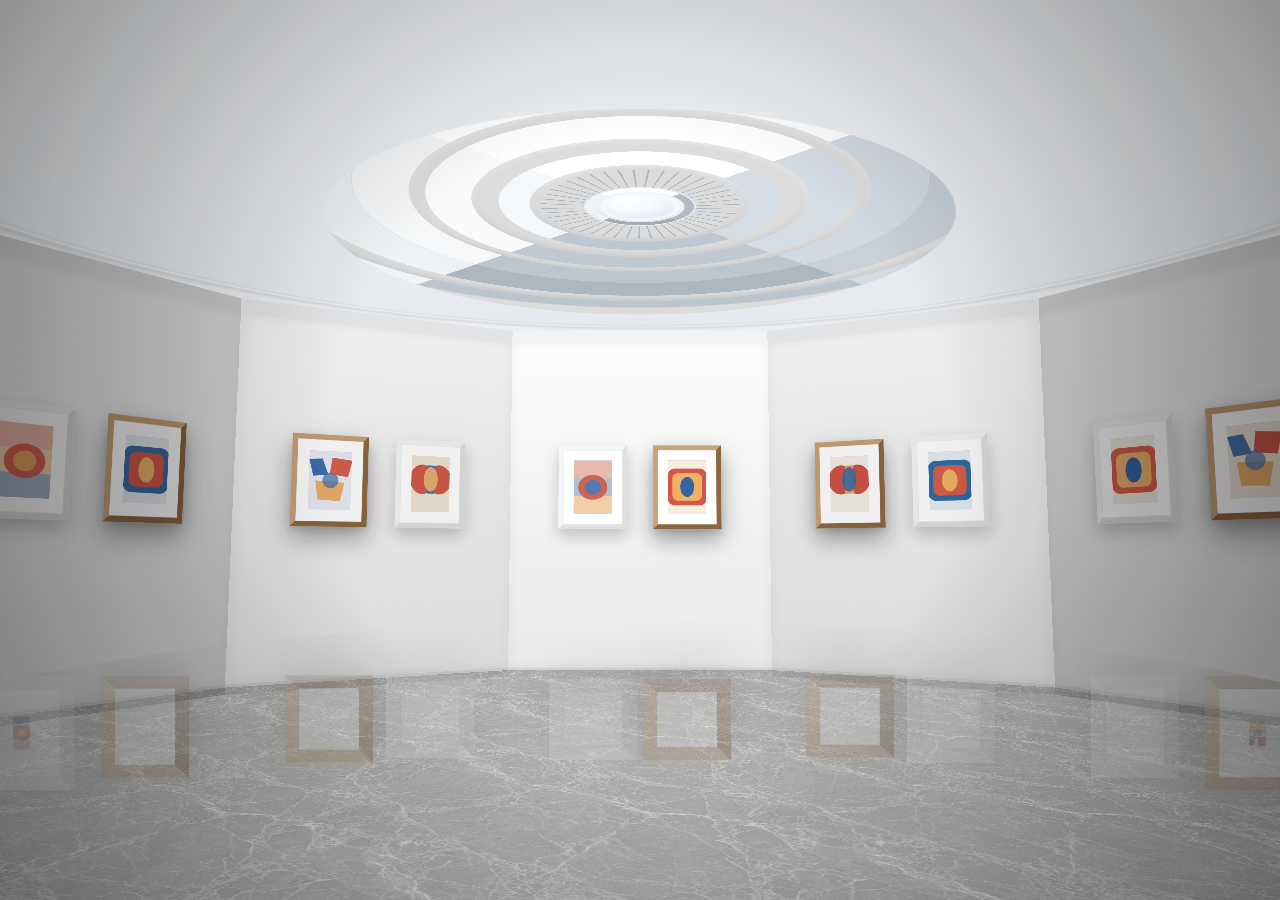
==== index.html @ 00a7856d "Initial Sticker Museum site" ====
<!DOCTYPE html>
<html lang="ko">

<head>
  <meta charset="UTF-8">
  <meta name="viewport" content="width=device-width, initial-scale=1.0">
  <meta http-equiv="Cache-Control" content="no-cache, no-store, must-revalidate">
  <meta http-equiv="Pragma" content="no-cache">
  <meta http-equiv="Expires" content="0">
  <title>3D Sticker Museum - Round Room</title>
  <link rel="preload" href="./marble_tile.png?v=20260308-0526" as="image">
  <link rel="stylesheet" href="./styles.css?v=20260308-0526">
</head>

<body class="app-loading">
  <div class="scene">
    <div class="room" id="room">
      <!-- Normal Gallery Walls -->
      <div class="room-walls" id="roomWalls">
        <!-- Recessed ceiling oculus -->
        <div class="ceiling"></div>
        <div class="ceiling-oculus">
          <span class="oculus-rim"></span>
          <span class="oculus-well oculus-well-1"></span>
          <span class="oculus-well oculus-well-2"></span>
          <span class="oculus-well oculus-well-3"></span>
          <span class="oculus-well oculus-well-4"></span>
          <span class="skylight-ribs"></span>
          <span class="skylight-ring"></span>
          <span class="skylight-glass"></span>
        </div>
        <div class="ceiling-cornice"></div>

        <!-- 7 walls -->
        <div class="wall wall-pane w--3" id="wall_minus3"></div>
        <div class="wall wall-pane w--2" id="wall_minus2"></div>
        <div class="wall wall-pane w--1" id="wall_minus1"></div>
        <div class="wall wall-pane w-0" id="wall_0"></div>
        <div class="wall wall-pane w-1" id="wall_1"></div>
        <div class="wall wall-pane w-2" id="wall_2"></div>
        <div class="wall wall-pane w-3" id="wall_3"></div>
      </div>
      <!-- Marble Floor -->
      <div class="floor"></div>
    </div>
    <div class="reflection-viewport" aria-hidden="true">
      <div class="room room-reflection-shell" id="roomReflectionShell">
        <div class="room-walls reflection" id="roomReflection">
          <div class="wall wall-pane w--3" id="wall_minus3_ref"></div>
          <div class="wall wall-pane w--2" id="wall_minus2_ref"></div>
          <div class="wall wall-pane w--1" id="wall_minus1_ref"></div>
          <div class="wall wall-pane w-0" id="wall_0_ref"></div>
          <div class="wall wall-pane w-1" id="wall_1_ref"></div>
          <div class="wall wall-pane w-2" id="wall_2_ref"></div>
          <div class="wall wall-pane w-3" id="wall_3_ref"></div>
        </div>
      </div>
    </div>
    <div class="floor-reflections" id="floorReflections" aria-hidden="true"></div>
  </div>

  <!-- Vignette -->
  <div class="vignette"></div>

  <script src="./script.js?v=20260308-0526"></script>
</body>

</html>
---- styles.css ----
:root {
  --radius: 1400px;
  --panel-width: 760px;
  --h: 1000px;
  --oculus-center-y: 64%;
  --floor-horizon: 79%;
  --reflection-cut: 56vh;
}

* {
  box-sizing: border-box;
}

body {
  margin: 0;
  overflow: hidden;
  background: #dcdcdc;
  font-family: -apple-system, BlinkMacSystemFont, "Segoe UI", Roboto, Helvetica, Arial, sans-serif;
  user-select: none;
}

body.app-loading .scene,
body.app-loading .vignette {
  opacity: 0;
}

.scene {
  perspective: 1000px;
  width: 100vw;
  height: 100vh;
  display: flex;
  justify-content: center;
  align-items: center;
  perspective-origin: 50% 50%;
  overflow: hidden;
  background: #dcdcdc;
  transition: opacity 0.18s ease;
}

.room {
  width: 100%;
  height: 100%;
  position: absolute;
  top: 0;
  left: 0;
  transform-style: preserve-3d;
  will-change: transform;
}

.reflection-viewport {
  display: none;
}

.room-walls {
  width: 100vw;
  height: 100vh;
  position: absolute;
  top: 0;
  left: 0;
  transform-style: preserve-3d;
}

.room-walls.reflection {
  display: none;
  pointer-events: none;
}

.room-walls.reflection .wall-pane,
.room-walls.reflection .frame-container,
.room-walls.reflection .frame-container img {
  backface-visibility: visible;
  -webkit-backface-visibility: visible;
}

.wall-pane {
  position: absolute;
  top: 50%;
  left: 50%;
  width: var(--panel-width);
  height: var(--h);
  margin-top: calc(var(--h) / -2);
  margin-left: calc(var(--panel-width) / -2);

  background-color: #ededed;
  background-image: linear-gradient(to bottom, #fdfdfd 0%, #e8e9ea 100%);
  border-bottom: 25px solid #d3d4d5;
  border-top: 40px solid #f2f3f4;
  box-shadow:
    inset 15px 0 30px rgba(0, 0, 0, 0.03),
    inset -15px 0 30px rgba(0, 0, 0, 0.03);
  backface-visibility: hidden;
  -webkit-backface-visibility: hidden;
  filter: brightness(var(--lumi));
}

.w--3 {
  transform: rotateY(-90deg) translateZ(calc(var(--radius) * -1));
  --lumi: 0.70;
}

.w--2 {
  transform: rotateY(-60deg) translateZ(calc(var(--radius) * -1));
  --lumi: 0.82;
}

.w--1 {
  transform: rotateY(-30deg) translateZ(calc(var(--radius) * -1));
  --lumi: 0.94;
}

.w-0 {
  transform: rotateY(0deg) translateZ(calc(var(--radius) * -1));
  --lumi: 1.0;
}

.w-1 {
  transform: rotateY(30deg) translateZ(calc(var(--radius) * -1));
  --lumi: 0.94;
}

.w-2 {
  transform: rotateY(60deg) translateZ(calc(var(--radius) * -1));
  --lumi: 0.82;
}

.w-3 {
  transform: rotateY(90deg) translateZ(calc(var(--radius) * -1));
  --lumi: 0.70;
}


/* ========================================= */
/* CEILING OCULUS                            */
/* ========================================= */
.ceiling {
  position: absolute;
  top: 50%;
  left: 50%;
  width: 4200px;
  height: 4200px;
  margin-left: -2100px;
  margin-top: -2100px;
  transform: translateY(calc(var(--h) / -2 - 8px)) rotateX(-90deg);
  transform-style: preserve-3d;
  backface-visibility: visible;
  -webkit-backface-visibility: visible;
  pointer-events: none;
  background: linear-gradient(to bottom, #f7f8fa 0%, #edf0f3 54%, #e0e4e8 100%);
  -webkit-mask: radial-gradient(circle at 50% var(--oculus-center-y), transparent 0 642px, #000 646px);
  mask: radial-gradient(circle at 50% var(--oculus-center-y), transparent 0 642px, #000 646px);
  box-shadow:
    inset 0 120px 170px rgba(255, 255, 255, 0.22),
    inset 0 -90px 150px rgba(86, 95, 106, 0.08);
}

.ceiling::before {
  display: none;
}

.ceiling-oculus {
  position: absolute;
  top: 50%;
  left: 50%;
  width: 2700px;
  height: 2700px;
  margin-left: -1350px;
  margin-top: -1350px;
  transform: translateY(calc(var(--h) / -2 - 10px)) rotateX(-90deg);
  transform-style: preserve-3d;
  pointer-events: none;
}

.ceiling-oculus > span {
  position: absolute;
  left: 50%;
  top: var(--oculus-center-y);
  border-radius: 50%;
  transform: translate(-50%, -50%);
  transform-style: preserve-3d;
  backface-visibility: hidden;
  -webkit-backface-visibility: hidden;
}

.oculus-rim {
  width: 1560px;
  height: 1560px;
  transform: translate(-50%, -50%) translateZ(-34px);
  border: 66px solid #f7f9fb;
  border-top-color: #ffffff;
  border-left-color: #f0f4f7;
  border-right-color: #d3dbe3;
  border-bottom-color: #bbc5ce;
  box-shadow:
    0 0 0 7px rgba(198, 205, 212, 0.86),
    inset 0 14px 22px rgba(255, 255, 255, 0.5),
    inset 0 -28px 30px rgba(113, 124, 135, 0.18);
}

.oculus-well-1 {
  width: 1320px;
  height: 1320px;
  transform: translate(-50%, -50%) translateZ(-156px);
  border: 124px solid #dde4ea;
  border-top-color: #fbfcfd;
  border-left-color: #edf2f5;
  border-right-color: #c8d0d8;
  border-bottom-color: #adb7c0;
  box-shadow:
    inset 0 14px 16px rgba(255, 255, 255, 0.34),
    inset 0 -18px 20px rgba(97, 108, 119, 0.14);
}

.oculus-well-2 {
  width: 1070px;
  height: 1070px;
  transform: translate(-50%, -50%) translateZ(-308px);
  border: 100px solid #edf2f5;
  border-top-color: #ffffff;
  border-left-color: #f5f7f9;
  border-right-color: #d1dae2;
  border-bottom-color: #bcc6cf;
  box-shadow:
    inset 0 12px 15px rgba(255, 255, 255, 0.3),
    inset 0 -18px 22px rgba(96, 107, 118, 0.12);
}

.oculus-well-3 {
  width: 810px;
  height: 810px;
  transform: translate(-50%, -50%) translateZ(-484px);
  border: 84px solid #f2f5f7;
  border-top-color: #ffffff;
  border-left-color: #f8fafb;
  border-right-color: #d5dde4;
  border-bottom-color: #c0c9d1;
  box-shadow:
    inset 0 10px 14px rgba(255, 255, 255, 0.32),
    inset 0 -22px 26px rgba(120, 131, 141, 0.14);
}

.oculus-well-4 {
  width: 540px;
  height: 540px;
  transform: translate(-50%, -50%) translateZ(-676px);
  border: 58px solid #f6f8fa;
  border-top-color: #ffffff;
  border-left-color: #f5f8fa;
  border-right-color: #d4dde5;
  border-bottom-color: #bec8d0;
  box-shadow:
    inset 0 8px 12px rgba(255, 255, 255, 0.26),
    inset 0 -18px 22px rgba(118, 128, 139, 0.14);
}

.skylight-ribs {
  width: 408px;
  height: 408px;
  transform: translate(-50%, -50%) translateZ(-768px);
  background: repeating-conic-gradient(from -4deg, #aeb7bf 0 1.2deg, transparent 1.2deg 8deg);
  -webkit-mask: radial-gradient(circle, transparent 0 88px, #000 90px 190px, transparent 192px);
  mask: radial-gradient(circle, transparent 0 88px, #000 90px 190px, transparent 192px);
  opacity: 0.98;
}

.skylight-ring {
  width: 208px;
  height: 208px;
  transform: translate(-50%, -50%) translateZ(-812px);
  border: 18px solid #c2cad1;
  border-top-color: #ffffff;
  border-left-color: #eef3f6;
  border-right-color: #b3bcc4;
  border-bottom-color: #a2acb4;
  background: radial-gradient(circle at 50% 48%, rgba(255, 255, 255, 0.92) 0%, rgba(239, 244, 248, 0.88) 100%);
  box-shadow:
    inset 0 -10px 16px rgba(116, 124, 134, 0.12),
    0 0 0 4px rgba(238, 243, 246, 0.8);
}

.skylight-glass {
  width: 152px;
  height: 152px;
  transform: translate(-50%, -50%) translateZ(-838px);
  background: radial-gradient(circle at 34% 28%, #ffffff 0%, #f6fbff 30%, #e0e8ef 100%);
  border: 8px solid rgba(247, 250, 252, 0.94);
  box-shadow:
    inset 0 0 18px rgba(255, 255, 255, 0.76),
    inset 0 -10px 18px rgba(174, 184, 194, 0.16);
}

/* Cornice ring — smoothly connects walls to ceiling */
.ceiling-cornice {
  position: absolute;
  top: 50%;
  left: 50%;
  width: 4000px;
  height: 4000px;
  margin-left: -2000px;
  margin-top: -2000px;
  transform: translateY(calc(var(--h) / -2 - 2px)) rotateX(-90deg);
  border-radius: 50%;
  pointer-events: none;
  background: radial-gradient(circle at center,
      transparent 0%,
      transparent 1330px,
      rgba(0, 0, 0, 0.04) 1344px,
      rgba(255, 255, 255, 0.32) 1358px,
      #d9dbde 1374px,
      #eceef0 1410px,
      #eceef0 100%);
  backface-visibility: visible;
  -webkit-backface-visibility: visible;
  box-shadow:
    inset 0 0 0 1px rgba(255, 255, 255, 0.12),
    inset 0 -12px 18px rgba(0, 0, 0, 0.06);
}


/* ========================================= */
/* MARBLE FLOOR                              */
/* ========================================= */
.floor {
  position: absolute;
  top: 50%;
  left: 50%;
  width: 4000px;
  height: 4000px;
  margin-left: -2000px;
  margin-top: -2000px;
  border-radius: 50%;

  transform: translateY(calc(var(--h) / 2 - 18px)) rotateX(-90deg);
  z-index: 1;
  overflow: hidden;
  background:
    linear-gradient(to bottom,
      rgba(108, 114, 122, 0.12) 0%,
      rgba(148, 154, 162, 0.06) 10%,
      rgba(196, 200, 204, 0.02) 24%,
      rgba(222, 225, 228, 0.01) 100%),
    radial-gradient(circle at 50% 120%,
      rgba(255, 255, 255, 0.03) 0%,
      rgba(255, 255, 255, 0.01) 42%,
      rgba(0, 0, 0, 0.04) 100%);
  box-shadow:
    inset 0 20px 28px rgba(255, 255, 255, 0.03),
    inset 0 -36px 60px rgba(0, 0, 0, 0.04);
}

.floor::before {
  content: "";
  position: absolute;
  inset: 0;
  border-radius: 50%;
  background-image: url('./marble_tile.png?v=20260308-0526');
  background-size: 540px 540px;
  background-repeat: repeat;
  opacity: 0.32;
  mix-blend-mode: multiply;
  pointer-events: none;
}

.floor-reflections {
  position: fixed;
  inset: 0;
  pointer-events: none;
  z-index: 4;
  clip-path: ellipse(80% 31% at 50% 100%);
  -webkit-mask-image: linear-gradient(to bottom,
      transparent 0%,
      transparent 54%,
      rgba(0, 0, 0, 0.08) 63%,
      rgba(0, 0, 0, 0.86) 100%);
  mask-image: linear-gradient(to bottom,
      transparent 0%,
      transparent 54%,
      rgba(0, 0, 0, 0.08) 63%,
      rgba(0, 0, 0, 0.86) 100%);
}

.reflection-clone {
  position: fixed;
  margin: 0;
  transform-origin: center bottom !important;
  pointer-events: none;
  transition: none;
  backface-visibility: visible;
  -webkit-backface-visibility: visible;
  filter: blur(0.32px);
}

.reflection-clone:hover {
  transform: none;
}

.floor::after {
  content: "";
  position: absolute;
  inset: 0;
  border-radius: 50%;
  background:
    linear-gradient(to bottom,
      rgba(255, 255, 255, 0.07) 0%,
      rgba(255, 255, 255, 0.02) 12%,
      transparent 24%),
    radial-gradient(ellipse at center,
      rgba(255, 255, 255, 0.03) 0%,
      transparent 62%);
  pointer-events: none;
}


/* ========================================= */
/* FRAMES & ARTWORK                          */
/* ========================================= */
.frame-container {
  position: absolute;
  transform: translate(-50%, -50%);
  background: #fff;
  padding: 30px;
  box-shadow:
    0 30px 60px rgba(0, 0, 0, 0.35),
    0 10px 20px rgba(0, 0, 0, 0.1),
    inset 0 0 0 1px rgba(0, 0, 0, 0.05);
  border: 14px solid #b38b5f;
  border-left-color: #c9a377;
  border-top-color: #c9a377;
  border-bottom-color: #8c6840;
  border-right-color: #8c6840;
  transition: transform 0.3s ease;
  backface-visibility: hidden;
  -webkit-backface-visibility: hidden;
}

.frame-container:hover {
  transform: translate(-50%, -50%) scale(1.03);
}

.frame-container img {
  width: 100%;
  height: 100%;
  display: block;
  object-fit: cover;
  box-shadow: inset 0 0 20px rgba(0, 0, 0, 0.15);
}

.vignette {
  position: fixed;
  inset: 0;
  pointer-events: none;
  background: radial-gradient(circle at 50% 50%, transparent 40%, rgba(0, 0, 0, 0.6) 130%);
  z-index: 100;
}
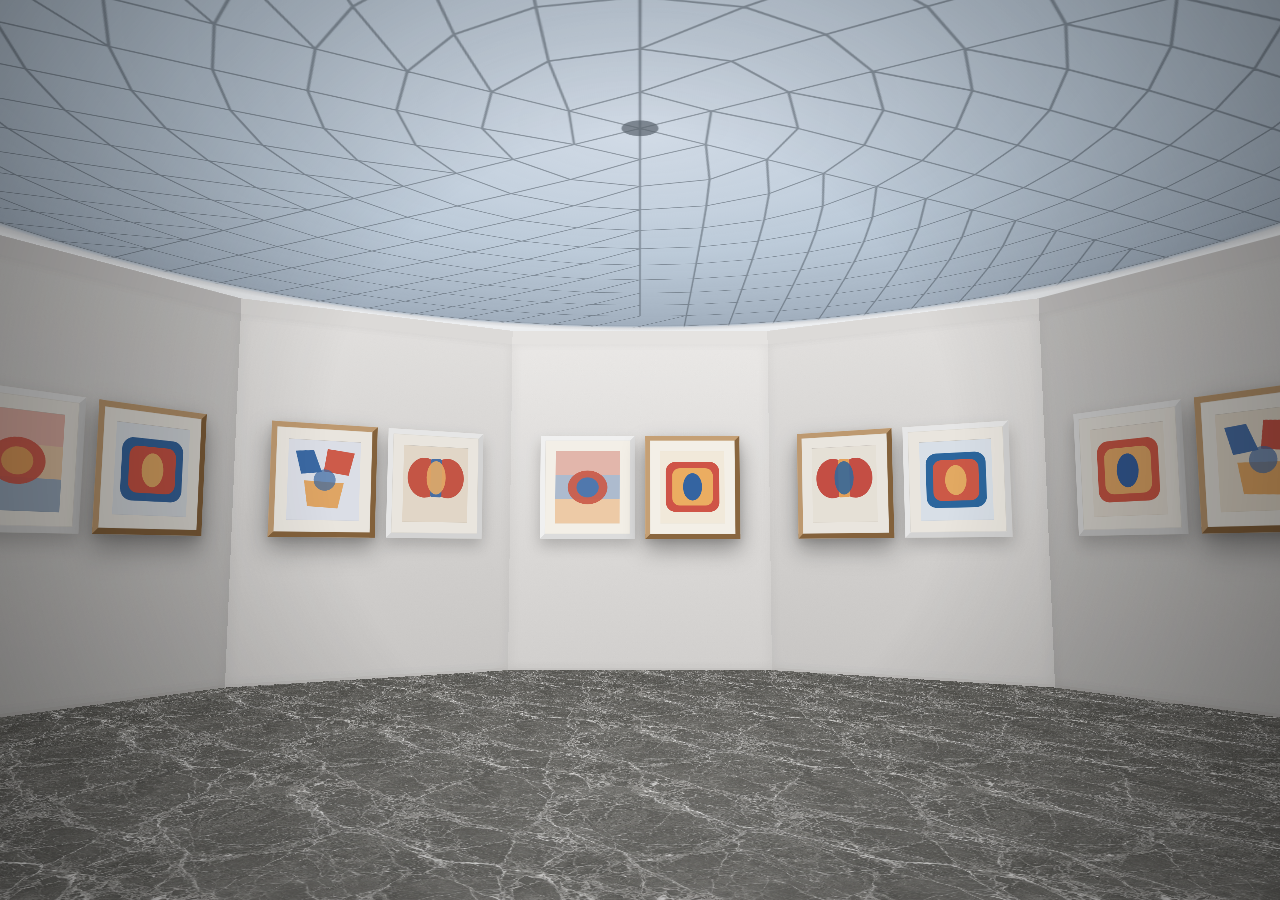
==== commit 1353a6b0: "Overhaul museum: geodesic ceiling, marble floor, wall texture - Remove broken reflection system enti" ====
--- a/index.html
+++ b/index.html
@@ -8,27 +8,16 @@
   <meta http-equiv="Pragma" content="no-cache">
   <meta http-equiv="Expires" content="0">
   <title>3D Sticker Museum - Round Room</title>
-  <link rel="preload" href="./marble_tile.png?v=20260308-0526" as="image">
-  <link rel="stylesheet" href="./styles.css?v=20260308-0526">
+  <link rel="preload" href="./marble_tile.png?v=20260309" as="image">
+  <link rel="stylesheet" href="./styles.css?v=20260309">
 </head>
 
 <body class="app-loading">
   <div class="scene">
     <div class="room" id="room">
-      <!-- Normal Gallery Walls -->
       <div class="room-walls" id="roomWalls">
-        <!-- Recessed ceiling oculus -->
-        <div class="ceiling"></div>
-        <div class="ceiling-oculus">
-          <span class="oculus-rim"></span>
-          <span class="oculus-well oculus-well-1"></span>
-          <span class="oculus-well oculus-well-2"></span>
-          <span class="oculus-well oculus-well-3"></span>
-          <span class="oculus-well oculus-well-4"></span>
-          <span class="skylight-ribs"></span>
-          <span class="skylight-ring"></span>
-          <span class="skylight-glass"></span>
-        </div>
+        <!-- Geodesic dome ceiling (built by JS) -->
+        <div class="ceiling-dome" id="ceilingDome"></div>
         <div class="ceiling-cornice"></div>
 
         <!-- 7 walls -->
@@ -43,26 +32,12 @@
       <!-- Marble Floor -->
       <div class="floor"></div>
     </div>
-    <div class="reflection-viewport" aria-hidden="true">
-      <div class="room room-reflection-shell" id="roomReflectionShell">
-        <div class="room-walls reflection" id="roomReflection">
-          <div class="wall wall-pane w--3" id="wall_minus3_ref"></div>
-          <div class="wall wall-pane w--2" id="wall_minus2_ref"></div>
-          <div class="wall wall-pane w--1" id="wall_minus1_ref"></div>
-          <div class="wall wall-pane w-0" id="wall_0_ref"></div>
-          <div class="wall wall-pane w-1" id="wall_1_ref"></div>
-          <div class="wall wall-pane w-2" id="wall_2_ref"></div>
-          <div class="wall wall-pane w-3" id="wall_3_ref"></div>
-        </div>
-      </div>
-    </div>
-    <div class="floor-reflections" id="floorReflections" aria-hidden="true"></div>
   </div>
 
   <!-- Vignette -->
   <div class="vignette"></div>
 
-  <script src="./script.js?v=20260308-0526"></script>
+  <script src="./script.js?v=20260309"></script>
 </body>
 
 </html>
--- a/styles.css
+++ b/styles.css
@@ -2,9 +2,6 @@
   --radius: 1400px;
   --panel-width: 760px;
   --h: 1000px;
-  --oculus-center-y: 64%;
-  --floor-horizon: 79%;
-  --reflection-cut: 56vh;
 }
 
 * {
@@ -14,7 +11,7 @@
 body {
   margin: 0;
   overflow: hidden;
-  background: #dcdcdc;
+  background: #2a2a2a;
   font-family: -apple-system, BlinkMacSystemFont, "Segoe UI", Roboto, Helvetica, Arial, sans-serif;
   user-select: none;
 }
@@ -47,10 +44,6 @@
   will-change: transform;
 }
 
-.reflection-viewport {
-  display: none;
-}
-
 .room-walls {
   width: 100vw;
   height: 100vh;
@@ -60,235 +53,29 @@
   transform-style: preserve-3d;
 }
 
-.room-walls.reflection {
-  display: none;
-  pointer-events: none;
-}
-
-.room-walls.reflection .wall-pane,
-.room-walls.reflection .frame-container,
-.room-walls.reflection .frame-container img {
+
+/* ========================================= */
+/* GEODESIC DOME CEILING                     */
+/* ========================================= */
+.ceiling-dome {
+  position: absolute;
+  top: 50%;
+  left: 50%;
+  width: 3200px;
+  height: 3200px;
+  margin-left: -1600px;
+  margin-top: -1600px;
+  transform: translateY(calc(var(--h) / -2 - 2px)) rotateX(-90deg);
+  border-radius: 50%;
+  pointer-events: none;
   backface-visibility: visible;
   -webkit-backface-visibility: visible;
-}
-
-.wall-pane {
-  position: absolute;
-  top: 50%;
-  left: 50%;
-  width: var(--panel-width);
-  height: var(--h);
-  margin-top: calc(var(--h) / -2);
-  margin-left: calc(var(--panel-width) / -2);
-
-  background-color: #ededed;
-  background-image: linear-gradient(to bottom, #fdfdfd 0%, #e8e9ea 100%);
-  border-bottom: 25px solid #d3d4d5;
-  border-top: 40px solid #f2f3f4;
-  box-shadow:
-    inset 15px 0 30px rgba(0, 0, 0, 0.03),
-    inset -15px 0 30px rgba(0, 0, 0, 0.03);
-  backface-visibility: hidden;
-  -webkit-backface-visibility: hidden;
-  filter: brightness(var(--lumi));
-}
-
-.w--3 {
-  transform: rotateY(-90deg) translateZ(calc(var(--radius) * -1));
-  --lumi: 0.70;
-}
-
-.w--2 {
-  transform: rotateY(-60deg) translateZ(calc(var(--radius) * -1));
-  --lumi: 0.82;
-}
-
-.w--1 {
-  transform: rotateY(-30deg) translateZ(calc(var(--radius) * -1));
-  --lumi: 0.94;
-}
-
-.w-0 {
-  transform: rotateY(0deg) translateZ(calc(var(--radius) * -1));
-  --lumi: 1.0;
-}
-
-.w-1 {
-  transform: rotateY(30deg) translateZ(calc(var(--radius) * -1));
-  --lumi: 0.94;
-}
-
-.w-2 {
-  transform: rotateY(60deg) translateZ(calc(var(--radius) * -1));
-  --lumi: 0.82;
-}
-
-.w-3 {
-  transform: rotateY(90deg) translateZ(calc(var(--radius) * -1));
-  --lumi: 0.70;
-}
-
-
-/* ========================================= */
-/* CEILING OCULUS                            */
-/* ========================================= */
-.ceiling {
-  position: absolute;
-  top: 50%;
-  left: 50%;
-  width: 4200px;
-  height: 4200px;
-  margin-left: -2100px;
-  margin-top: -2100px;
-  transform: translateY(calc(var(--h) / -2 - 8px)) rotateX(-90deg);
-  transform-style: preserve-3d;
-  backface-visibility: visible;
-  -webkit-backface-visibility: visible;
-  pointer-events: none;
-  background: linear-gradient(to bottom, #f7f8fa 0%, #edf0f3 54%, #e0e4e8 100%);
-  -webkit-mask: radial-gradient(circle at 50% var(--oculus-center-y), transparent 0 642px, #000 646px);
-  mask: radial-gradient(circle at 50% var(--oculus-center-y), transparent 0 642px, #000 646px);
-  box-shadow:
-    inset 0 120px 170px rgba(255, 255, 255, 0.22),
-    inset 0 -90px 150px rgba(86, 95, 106, 0.08);
-}
-
-.ceiling::before {
-  display: none;
-}
-
-.ceiling-oculus {
-  position: absolute;
-  top: 50%;
-  left: 50%;
-  width: 2700px;
-  height: 2700px;
-  margin-left: -1350px;
-  margin-top: -1350px;
-  transform: translateY(calc(var(--h) / -2 - 10px)) rotateX(-90deg);
-  transform-style: preserve-3d;
-  pointer-events: none;
-}
-
-.ceiling-oculus > span {
-  position: absolute;
-  left: 50%;
-  top: var(--oculus-center-y);
-  border-radius: 50%;
-  transform: translate(-50%, -50%);
-  transform-style: preserve-3d;
-  backface-visibility: hidden;
-  -webkit-backface-visibility: hidden;
-}
-
-.oculus-rim {
-  width: 1560px;
-  height: 1560px;
-  transform: translate(-50%, -50%) translateZ(-34px);
-  border: 66px solid #f7f9fb;
-  border-top-color: #ffffff;
-  border-left-color: #f0f4f7;
-  border-right-color: #d3dbe3;
-  border-bottom-color: #bbc5ce;
-  box-shadow:
-    0 0 0 7px rgba(198, 205, 212, 0.86),
-    inset 0 14px 22px rgba(255, 255, 255, 0.5),
-    inset 0 -28px 30px rgba(113, 124, 135, 0.18);
-}
-
-.oculus-well-1 {
-  width: 1320px;
-  height: 1320px;
-  transform: translate(-50%, -50%) translateZ(-156px);
-  border: 124px solid #dde4ea;
-  border-top-color: #fbfcfd;
-  border-left-color: #edf2f5;
-  border-right-color: #c8d0d8;
-  border-bottom-color: #adb7c0;
-  box-shadow:
-    inset 0 14px 16px rgba(255, 255, 255, 0.34),
-    inset 0 -18px 20px rgba(97, 108, 119, 0.14);
-}
-
-.oculus-well-2 {
-  width: 1070px;
-  height: 1070px;
-  transform: translate(-50%, -50%) translateZ(-308px);
-  border: 100px solid #edf2f5;
-  border-top-color: #ffffff;
-  border-left-color: #f5f7f9;
-  border-right-color: #d1dae2;
-  border-bottom-color: #bcc6cf;
-  box-shadow:
-    inset 0 12px 15px rgba(255, 255, 255, 0.3),
-    inset 0 -18px 22px rgba(96, 107, 118, 0.12);
-}
-
-.oculus-well-3 {
-  width: 810px;
-  height: 810px;
-  transform: translate(-50%, -50%) translateZ(-484px);
-  border: 84px solid #f2f5f7;
-  border-top-color: #ffffff;
-  border-left-color: #f8fafb;
-  border-right-color: #d5dde4;
-  border-bottom-color: #c0c9d1;
-  box-shadow:
-    inset 0 10px 14px rgba(255, 255, 255, 0.32),
-    inset 0 -22px 26px rgba(120, 131, 141, 0.14);
-}
-
-.oculus-well-4 {
-  width: 540px;
-  height: 540px;
-  transform: translate(-50%, -50%) translateZ(-676px);
-  border: 58px solid #f6f8fa;
-  border-top-color: #ffffff;
-  border-left-color: #f5f8fa;
-  border-right-color: #d4dde5;
-  border-bottom-color: #bec8d0;
-  box-shadow:
-    inset 0 8px 12px rgba(255, 255, 255, 0.26),
-    inset 0 -18px 22px rgba(118, 128, 139, 0.14);
-}
-
-.skylight-ribs {
-  width: 408px;
-  height: 408px;
-  transform: translate(-50%, -50%) translateZ(-768px);
-  background: repeating-conic-gradient(from -4deg, #aeb7bf 0 1.2deg, transparent 1.2deg 8deg);
-  -webkit-mask: radial-gradient(circle, transparent 0 88px, #000 90px 190px, transparent 192px);
-  mask: radial-gradient(circle, transparent 0 88px, #000 90px 190px, transparent 192px);
-  opacity: 0.98;
-}
-
-.skylight-ring {
-  width: 208px;
-  height: 208px;
-  transform: translate(-50%, -50%) translateZ(-812px);
-  border: 18px solid #c2cad1;
-  border-top-color: #ffffff;
-  border-left-color: #eef3f6;
-  border-right-color: #b3bcc4;
-  border-bottom-color: #a2acb4;
-  background: radial-gradient(circle at 50% 48%, rgba(255, 255, 255, 0.92) 0%, rgba(239, 244, 248, 0.88) 100%);
-  box-shadow:
-    inset 0 -10px 16px rgba(116, 124, 134, 0.12),
-    0 0 0 4px rgba(238, 243, 246, 0.8);
-}
-
-.skylight-glass {
-  width: 152px;
-  height: 152px;
-  transform: translate(-50%, -50%) translateZ(-838px);
-  background: radial-gradient(circle at 34% 28%, #ffffff 0%, #f6fbff 30%, #e0e8ef 100%);
-  border: 8px solid rgba(247, 250, 252, 0.94);
-  box-shadow:
-    inset 0 0 18px rgba(255, 255, 255, 0.76),
-    inset 0 -10px 18px rgba(174, 184, 194, 0.16);
-}
-
-/* Cornice ring — smoothly connects walls to ceiling */
+  background-size: cover;
+  background-position: center;
+  background-repeat: no-repeat;
+}
+
+/* Cornice ring — connects walls to ceiling */
 .ceiling-cornice {
   position: absolute;
   top: 50%;
@@ -317,6 +104,71 @@
 
 
 /* ========================================= */
+/* WALLS WITH TEXTURE                        */
+/* ========================================= */
+.wall-pane {
+  position: absolute;
+  top: 50%;
+  left: 50%;
+  width: var(--panel-width);
+  height: var(--h);
+  margin-top: calc(var(--h) / -2);
+  margin-left: calc(var(--panel-width) / -2);
+
+  background-color: #e8e8e6;
+  background-image:
+    /* Fine plaster/stucco grain texture */
+    url("data:image/svg+xml,%3Csvg xmlns='http://www.w3.org/2000/svg' width='200' height='200'%3E%3Cfilter id='n'%3E%3CfeTurbulence type='fractalNoise' baseFrequency='0.75' numOctaves='4' seed='2' stitchTiles='stitch'/%3E%3CfeColorMatrix type='saturate' values='0'/%3E%3CfeComponentTransfer%3E%3CfeFuncA type='linear' slope='0.06'/%3E%3C/feComponentTransfer%3E%3C/filter%3E%3Crect width='200' height='200' filter='url(%23n)'/%3E%3C/svg%3E"),
+    linear-gradient(to bottom, #f0eeec 0%, #e2e0de 50%, #d6d4d2 100%);
+  background-size: 200px 200px, 100% 100%;
+
+  border-bottom: 25px solid #cac8c6;
+  border-top: 40px solid #eae8e6;
+  box-shadow:
+    inset 15px 0 30px rgba(0, 0, 0, 0.03),
+    inset -15px 0 30px rgba(0, 0, 0, 0.03);
+  backface-visibility: hidden;
+  -webkit-backface-visibility: hidden;
+  filter: brightness(var(--lumi));
+}
+
+.w--3 {
+  transform: rotateY(-90deg) translateZ(calc(var(--radius) * -1));
+  --lumi: 0.70;
+}
+
+.w--2 {
+  transform: rotateY(-60deg) translateZ(calc(var(--radius) * -1));
+  --lumi: 0.82;
+}
+
+.w--1 {
+  transform: rotateY(-30deg) translateZ(calc(var(--radius) * -1));
+  --lumi: 0.94;
+}
+
+.w-0 {
+  transform: rotateY(0deg) translateZ(calc(var(--radius) * -1));
+  --lumi: 0.98;
+}
+
+.w-1 {
+  transform: rotateY(30deg) translateZ(calc(var(--radius) * -1));
+  --lumi: 0.94;
+}
+
+.w-2 {
+  transform: rotateY(60deg) translateZ(calc(var(--radius) * -1));
+  --lumi: 0.82;
+}
+
+.w-3 {
+  transform: rotateY(90deg) translateZ(calc(var(--radius) * -1));
+  --lumi: 0.70;
+}
+
+
+/* ========================================= */
 /* MARBLE FLOOR                              */
 /* ========================================= */
 .floor {
@@ -332,19 +184,7 @@
   transform: translateY(calc(var(--h) / 2 - 18px)) rotateX(-90deg);
   z-index: 1;
   overflow: hidden;
-  background:
-    linear-gradient(to bottom,
-      rgba(108, 114, 122, 0.12) 0%,
-      rgba(148, 154, 162, 0.06) 10%,
-      rgba(196, 200, 204, 0.02) 24%,
-      rgba(222, 225, 228, 0.01) 100%),
-    radial-gradient(circle at 50% 120%,
-      rgba(255, 255, 255, 0.03) 0%,
-      rgba(255, 255, 255, 0.01) 42%,
-      rgba(0, 0, 0, 0.04) 100%);
-  box-shadow:
-    inset 0 20px 28px rgba(255, 255, 255, 0.03),
-    inset 0 -36px 60px rgba(0, 0, 0, 0.04);
+  background: #c8c4c0;
 }
 
 .floor::before {
@@ -352,45 +192,11 @@
   position: absolute;
   inset: 0;
   border-radius: 50%;
-  background-image: url('./marble_tile.png?v=20260308-0526');
-  background-size: 540px 540px;
+  background-image: url('./marble_tile.png?v=20260309');
+  background-size: 480px 480px;
   background-repeat: repeat;
-  opacity: 0.32;
-  mix-blend-mode: multiply;
-  pointer-events: none;
-}
-
-.floor-reflections {
-  position: fixed;
-  inset: 0;
-  pointer-events: none;
-  z-index: 4;
-  clip-path: ellipse(80% 31% at 50% 100%);
-  -webkit-mask-image: linear-gradient(to bottom,
-      transparent 0%,
-      transparent 54%,
-      rgba(0, 0, 0, 0.08) 63%,
-      rgba(0, 0, 0, 0.86) 100%);
-  mask-image: linear-gradient(to bottom,
-      transparent 0%,
-      transparent 54%,
-      rgba(0, 0, 0, 0.08) 63%,
-      rgba(0, 0, 0, 0.86) 100%);
-}
-
-.reflection-clone {
-  position: fixed;
-  margin: 0;
-  transform-origin: center bottom !important;
-  pointer-events: none;
-  transition: none;
-  backface-visibility: visible;
-  -webkit-backface-visibility: visible;
-  filter: blur(0.32px);
-}
-
-.reflection-clone:hover {
-  transform: none;
+  opacity: 0.85;
+  pointer-events: none;
 }
 
 .floor::after {
@@ -399,13 +205,13 @@
   inset: 0;
   border-radius: 50%;
   background:
-    linear-gradient(to bottom,
-      rgba(255, 255, 255, 0.07) 0%,
-      rgba(255, 255, 255, 0.02) 12%,
-      transparent 24%),
-    radial-gradient(ellipse at center,
-      rgba(255, 255, 255, 0.03) 0%,
-      transparent 62%);
+    radial-gradient(ellipse at 50% 30%,
+      rgba(255, 255, 255, 0.15) 0%,
+      transparent 50%),
+    radial-gradient(circle at center,
+      transparent 0%,
+      transparent 50%,
+      rgba(0, 0, 0, 0.12) 100%);
   pointer-events: none;
 }
 
@@ -416,7 +222,7 @@
 .frame-container {
   position: absolute;
   transform: translate(-50%, -50%);
-  background: #fff;
+  background: #f8f4ec;
   padding: 30px;
   box-shadow:
     0 30px 60px rgba(0, 0, 0, 0.35),
@@ -448,6 +254,6 @@
   position: fixed;
   inset: 0;
   pointer-events: none;
-  background: radial-gradient(circle at 50% 50%, transparent 40%, rgba(0, 0, 0, 0.6) 130%);
+  background: radial-gradient(circle at 50% 50%, transparent 40%, rgba(0, 0, 0, 0.5) 120%);
   z-index: 100;
 }
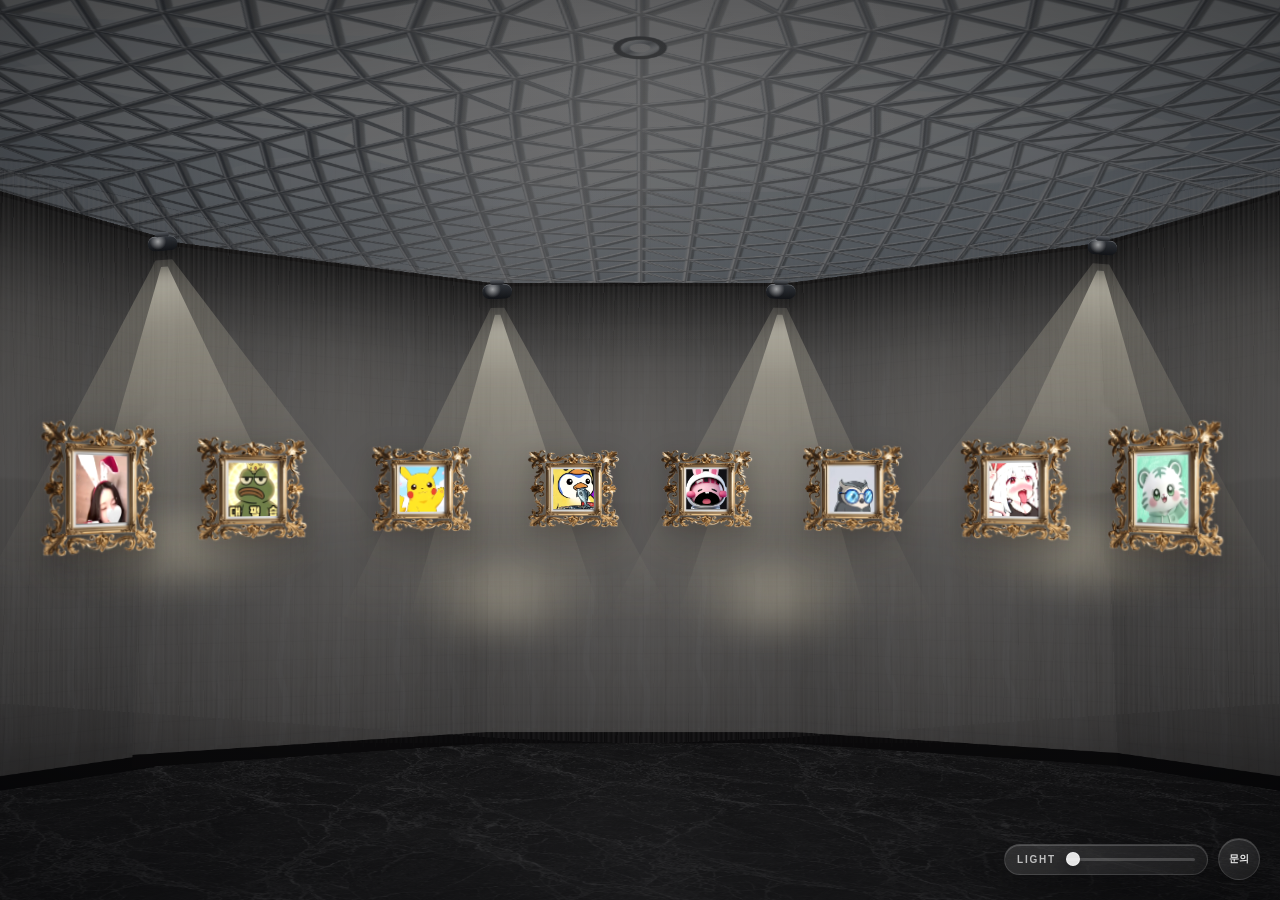
==== commit b5ed82c6: "Add gallery viewer and sticker pack assets" ====
--- a/index.html
+++ b/index.html
@@ -7,37 +7,54 @@
   <meta http-equiv="Cache-Control" content="no-cache, no-store, must-revalidate">
   <meta http-equiv="Pragma" content="no-cache">
   <meta http-equiv="Expires" content="0">
-  <title>3D Sticker Museum - Round Room</title>
-  <link rel="preload" href="./marble_tile.png?v=20260309" as="image">
-  <link rel="stylesheet" href="./styles.css?v=20260309">
+  <title>Sticker Museum</title>
+  <link rel="preload" href="./gallery_scene_wall_refined4.png?v=20260316b" as="image">
+  <link rel="stylesheet" href="./gallery.css?v=20260316b">
 </head>
 
-<body class="app-loading">
-  <div class="scene">
-    <div class="room" id="room">
-      <div class="room-walls" id="roomWalls">
-        <!-- Geodesic dome ceiling (built by JS) -->
-        <div class="ceiling-dome" id="ceilingDome"></div>
-        <div class="ceiling-cornice"></div>
-
-        <!-- 7 walls -->
-        <div class="wall wall-pane w--3" id="wall_minus3"></div>
-        <div class="wall wall-pane w--2" id="wall_minus2"></div>
-        <div class="wall wall-pane w--1" id="wall_minus1"></div>
-        <div class="wall wall-pane w-0" id="wall_0"></div>
-        <div class="wall wall-pane w-1" id="wall_1"></div>
-        <div class="wall wall-pane w-2" id="wall_2"></div>
-        <div class="wall wall-pane w-3" id="wall_3"></div>
-      </div>
-      <!-- Marble Floor -->
-      <div class="floor"></div>
-    </div>
+<body class="gallery-page">
+  <div class="gallery-backdrop" aria-hidden="true">
+    <img src="./gallery_scene_wall_refined4.png?v=20260316b" alt="">
   </div>
 
-  <!-- Vignette -->
-  <div class="vignette"></div>
+  <main class="gallery-stage-wrap">
+    <h1 class="sr-only">Sticker Museum Gallery</h1>
+    <section class="gallery-stage" id="galleryStage" aria-label="스티커 갤러리">
+      <div class="gallery-scene-layer" id="gallerySceneLayer">
+        <img class="gallery-scene" id="galleryScene" alt="액자가 전시된 스티커 뮤지엄 전경" draggable="false">
+        <div class="gallery-light-layer" id="galleryLightLayer" aria-hidden="true"></div>
+        <div class="gallery-hit-layer" id="galleryHitLayer" aria-label="전시 액자 목록"></div>
+      </div>
+    </section>
+  </main>
 
-  <script src="./script.js?v=20260309"></script>
+  <aside class="gallery-controls" aria-label="갤러리 조명 조절">
+    <label class="gallery-control-panel" for="galleryDarkness">
+      <span class="gallery-control-panel__icon" aria-hidden="true">Light</span>
+      <input
+        class="gallery-control-panel__slider"
+        id="galleryDarkness"
+        type="range"
+        min="0"
+        max="100"
+        value="0"
+        step="1"
+        aria-label="배경 어둡기"
+      >
+    </label>
+    <a
+      class="gallery-contact-button"
+      href="https://t.me/StickerOrnn"
+      target="_blank"
+      rel="noreferrer noopener"
+      aria-label="문의하기"
+      title="문의하기"
+    >
+      문의
+    </a>
+  </aside>
+
+  <script type="module" src="./gallery.js?v=20260316b"></script>
 </body>
 
 </html>
--- a/gallery.css
+++ b/gallery.css
@@ -0,0 +1,426 @@
+:root {
+  color-scheme: dark;
+  --gallery-scene-scale: 1;
+  --gallery-scene-offset-x: 0%;
+  --gallery-darkness-level: 0;
+}
+
+* {
+  box-sizing: border-box;
+}
+
+html,
+body {
+  margin: 0;
+  min-height: 100%;
+}
+
+body {
+  overflow: hidden;
+  background: #111318;
+  color: #fff;
+  font-family: -apple-system, BlinkMacSystemFont, "Segoe UI", sans-serif;
+}
+
+.gallery-page {
+  position: relative;
+  min-height: 100vh;
+  display: grid;
+  place-items: center;
+  overflow: hidden;
+}
+
+.gallery-backdrop,
+.gallery-backdrop::after {
+  position: absolute;
+  inset: 0;
+}
+
+.gallery-backdrop {
+  overflow: hidden;
+}
+
+.gallery-backdrop img {
+  width: 100%;
+  height: 100%;
+  object-fit: cover;
+  filter:
+    blur(42px)
+    saturate(calc(0.68 - var(--gallery-darkness-level) * 0.08))
+    brightness(calc(0.22 - var(--gallery-darkness-level) * 0.08));
+  transform: scale(1.06);
+}
+
+.gallery-backdrop::after {
+  content: "";
+  background:
+    radial-gradient(circle at 50% 18%, rgba(255, 255, 255, 0.04), transparent 28%),
+    linear-gradient(
+      180deg,
+      rgba(4, 6, 10, calc(0.6 + var(--gallery-darkness-level) * 0.18)),
+      rgba(4, 6, 10, calc(0.82 + var(--gallery-darkness-level) * 0.12))
+    );
+  pointer-events: none;
+}
+
+.gallery-stage-wrap {
+  position: relative;
+  z-index: 1;
+  width: 100vw;
+  height: 100vh;
+}
+
+.gallery-stage {
+  position: relative;
+  width: 100%;
+  height: 100%;
+  overflow: hidden;
+}
+
+.gallery-scene-layer {
+  position: absolute;
+  left: 50%;
+  top: 50%;
+  width: max(100vw, 177.78vh);
+  height: max(100vh, 56.25vw);
+  transform: translate(calc(-50% + var(--gallery-scene-offset-x)), -50%) scale(var(--gallery-scene-scale));
+  transform-origin: center center;
+}
+
+.gallery-scene {
+  position: absolute;
+  inset: 0;
+  width: 100%;
+  height: 100%;
+  display: block;
+  object-fit: fill;
+  filter:
+    brightness(calc(0.58 - var(--gallery-darkness-level) * 0.18))
+    saturate(calc(0.82 - var(--gallery-darkness-level) * 0.08))
+    contrast(1.02);
+  user-select: none;
+  -webkit-user-drag: none;
+}
+
+.gallery-light-layer {
+  position: absolute;
+  inset: 0;
+  pointer-events: none;
+  z-index: 2;
+}
+
+.gallery-light-layer::before {
+  content: "";
+  position: absolute;
+  inset: 0;
+  background:
+    radial-gradient(circle at 50% 10%, rgba(255, 252, 240, 0.03), transparent 24%),
+    linear-gradient(
+      180deg,
+      rgba(5, 6, 11, calc(0.24 + var(--gallery-darkness-level) * 0.18)),
+      rgba(5, 6, 11, calc(0.42 + var(--gallery-darkness-level) * 0.22))
+    );
+}
+
+.gallery-hit-layer {
+  position: absolute;
+  inset: 0;
+  overflow: visible;
+  pointer-events: none;
+  z-index: 3;
+}
+
+.gallery-hotspot {
+  position: absolute;
+  display: block;
+  border: 0;
+  background: transparent;
+  color: inherit;
+  cursor: pointer;
+  text-decoration: none;
+  pointer-events: auto;
+  -webkit-tap-highlight-color: transparent;
+  transform: perspective(900px) rotateY(var(--slot-tilt-y, 0deg)) rotateZ(var(--slot-tilt-z, 0deg)) scale(var(--slot-scale, 1));
+  transform-origin: var(--slot-origin-x, 50%) 50%;
+  transition: transform 0.18s ease, filter 0.18s ease, opacity 0.18s ease;
+  will-change: transform, filter, opacity;
+  z-index: 2;
+  filter:
+    brightness(var(--slot-lightness, 0.78))
+    saturate(var(--slot-saturation, 0.94))
+    drop-shadow(0 14px 22px rgba(24, 18, 10, 0.24))
+    drop-shadow(0 4px 10px rgba(24, 18, 10, 0.16));
+}
+
+.gallery-hotspot:focus-visible {
+  outline: none;
+}
+
+.gallery-hotspot:hover,
+.gallery-hotspot:focus-visible {
+  z-index: 4;
+  transform: perspective(900px) rotateY(var(--slot-tilt-y, 0deg)) rotateZ(var(--slot-tilt-z, 0deg)) translateY(-2px) scale(var(--slot-hover-scale, 1.03));
+  filter:
+    brightness(var(--slot-lightness-hover, 0.86))
+    saturate(var(--slot-saturation-hover, 0.98))
+    drop-shadow(0 18px 26px rgba(24, 18, 10, 0.26))
+    drop-shadow(0 7px 14px rgba(24, 18, 10, 0.18));
+}
+
+.gallery-hotspot--lit {
+  --slot-lightness: 1.08;
+  --slot-saturation: 1.04;
+  --slot-lightness-hover: 1.12;
+  --slot-saturation-hover: 1.08;
+}
+
+.gallery-hotspot__art {
+  position: absolute;
+  display: block;
+  overflow: hidden;
+  z-index: 1;
+  background: #efebe4;
+  box-shadow:
+    inset 0 0 0 1px rgba(58, 44, 30, 0.08),
+    inset 0 10px 16px rgba(255, 255, 255, 0.08);
+}
+
+.gallery-hotspot__art-media {
+  position: absolute;
+  inset: 0;
+  width: 100%;
+  height: 100%;
+  display: block;
+  object-fit: cover;
+  object-position: center center;
+  transform: scale(1.05);
+  filter: saturate(1.02) contrast(1.02);
+  user-select: none;
+  -webkit-user-drag: none;
+}
+
+.gallery-hotspot__frame {
+  position: absolute;
+  inset: 0;
+  width: 100%;
+  height: 100%;
+  display: block;
+  object-fit: contain;
+  z-index: 2;
+  user-select: none;
+  -webkit-user-drag: none;
+  pointer-events: none;
+}
+
+.gallery-spotlight {
+  position: absolute;
+  pointer-events: none;
+  transform: rotate(var(--spot-rotate, 0deg));
+  transform-origin: top center;
+  opacity: 0.96;
+}
+
+.gallery-spotlight__stem {
+  display: none;
+}
+
+.gallery-spotlight__head {
+  position: absolute;
+  left: calc(50% + var(--spot-fixture-shift, 0%));
+  top: 0;
+  width: 30px;
+  height: 15px;
+  transform: translateX(-50%);
+  border-radius: 999px;
+  background:
+    radial-gradient(circle at 35% 35%, rgba(255, 255, 255, 0.58), transparent 38%),
+    linear-gradient(180deg, rgba(50, 54, 60, 0.98), rgba(16, 18, 22, 0.98));
+  box-shadow:
+    inset 0 1px 0 rgba(255, 255, 255, 0.24),
+    0 4px 12px rgba(0, 0, 0, 0.24);
+}
+
+.gallery-spotlight__head::before {
+  content: "";
+  position: absolute;
+  left: 50%;
+  top: -4px;
+  width: 14px;
+  height: 5px;
+  transform: translateX(-50%);
+  border-radius: 999px;
+  background: linear-gradient(180deg, rgba(88, 92, 98, 0.98), rgba(28, 30, 34, 0.9));
+}
+
+.gallery-spotlight__beam-soft,
+.gallery-spotlight__beam {
+  position: absolute;
+  left: 50%;
+  transform: translateX(-50%);
+  transform-origin: top center;
+  mix-blend-mode: screen;
+}
+
+.gallery-spotlight__beam-soft {
+  top: 7%;
+  width: 94%;
+  height: 92%;
+  clip-path: polygon(48% 0%, 52% 0%, 100% 100%, 0% 100%);
+  background: linear-gradient(
+    180deg,
+    rgba(255, 249, 224, 0.28) 0%,
+    rgba(255, 244, 210, 0.16) 26%,
+    rgba(255, 240, 204, 0.08) 62%,
+    rgba(255, 236, 196, 0) 100%
+  );
+  filter: blur(22px);
+}
+
+.gallery-spotlight__beam {
+  top: 9%;
+  width: 76%;
+  height: 86%;
+  clip-path: polygon(49% 0%, 51% 0%, 84% 100%, 16% 100%);
+  background: linear-gradient(
+    180deg,
+    rgba(255, 248, 224, 0.54) 0%,
+    rgba(255, 245, 214, 0.26) 22%,
+    rgba(255, 240, 206, 0.14) 56%,
+    rgba(255, 236, 196, 0) 100%
+  );
+  filter: blur(10px);
+}
+
+.gallery-spotlight__pool {
+  position: absolute;
+  left: 50%;
+  bottom: -2%;
+  width: 70%;
+  height: 22%;
+  transform: translateX(-50%);
+  border-radius: 50%;
+  background: radial-gradient(circle at center, rgba(255, 243, 208, 0.32), rgba(255, 237, 192, 0.12) 42%, rgba(255, 236, 196, 0) 74%);
+  filter: blur(16px);
+  mix-blend-mode: screen;
+}
+
+.gallery-controls {
+  position: fixed;
+  right: 20px;
+  bottom: 20px;
+  z-index: 8;
+  display: flex;
+  align-items: center;
+  gap: 10px;
+}
+
+.gallery-control-panel,
+.gallery-contact-button {
+  backdrop-filter: blur(18px) saturate(140%);
+  -webkit-backdrop-filter: blur(18px) saturate(140%);
+  background: linear-gradient(135deg, rgba(255, 255, 255, 0.12), rgba(255, 255, 255, 0.05));
+  border: 1px solid rgba(255, 255, 255, 0.12);
+  box-shadow:
+    inset 0 1px 0 rgba(255, 255, 255, 0.18),
+    0 16px 28px rgba(0, 0, 0, 0.2);
+}
+
+.gallery-control-panel {
+  display: flex;
+  align-items: center;
+  gap: 10px;
+  min-width: 170px;
+  padding: 9px 12px;
+  border-radius: 999px;
+}
+
+.gallery-control-panel__icon {
+  flex: 0 0 auto;
+  font-size: 10px;
+  font-weight: 700;
+  letter-spacing: 0.18em;
+  text-transform: uppercase;
+  color: rgba(255, 255, 255, 0.7);
+}
+
+.gallery-control-panel__slider {
+  flex: 1;
+  margin: 0;
+  appearance: none;
+  height: 3px;
+  border-radius: 999px;
+  background: rgba(255, 255, 255, 0.18);
+  outline: none;
+}
+
+.gallery-control-panel__slider::-webkit-slider-thumb {
+  appearance: none;
+  width: 14px;
+  height: 14px;
+  border-radius: 50%;
+  background: rgba(255, 255, 255, 0.88);
+  border: 1px solid rgba(255, 255, 255, 0.46);
+  box-shadow: 0 4px 10px rgba(0, 0, 0, 0.22);
+  cursor: pointer;
+}
+
+.gallery-control-panel__slider::-moz-range-thumb {
+  width: 14px;
+  height: 14px;
+  border-radius: 50%;
+  background: rgba(255, 255, 255, 0.88);
+  border: 1px solid rgba(255, 255, 255, 0.46);
+  box-shadow: 0 4px 10px rgba(0, 0, 0, 0.22);
+  cursor: pointer;
+}
+
+.gallery-contact-button {
+  display: grid;
+  place-items: center;
+  width: 42px;
+  height: 42px;
+  border-radius: 50%;
+  color: rgba(255, 255, 255, 0.92);
+  font-size: 10px;
+  font-weight: 700;
+  letter-spacing: 0.04em;
+  text-decoration: none;
+  transition: transform 0.18s ease, background-color 0.18s ease, border-color 0.18s ease;
+}
+
+.gallery-contact-button:hover,
+.gallery-contact-button:focus-visible {
+  transform: translateY(-1px);
+  border-color: rgba(255, 255, 255, 0.2);
+  background: linear-gradient(135deg, rgba(255, 255, 255, 0.16), rgba(255, 255, 255, 0.08));
+}
+
+.sr-only {
+  position: absolute;
+  width: 1px;
+  height: 1px;
+  padding: 0;
+  margin: -1px;
+  overflow: hidden;
+  clip: rect(0, 0, 0, 0);
+  white-space: nowrap;
+  border: 0;
+}
+
+@media (max-width: 900px) {
+  .gallery-hotspot:hover,
+  .gallery-hotspot:focus-visible {
+    transform: perspective(900px) rotateY(var(--slot-tilt-y, 0deg)) rotateZ(var(--slot-tilt-z, 0deg)) translateY(-2px) scale(var(--slot-scale, 1));
+  }
+
+  .gallery-controls {
+    right: 14px;
+    bottom: 14px;
+    gap: 8px;
+  }
+
+  .gallery-control-panel {
+    min-width: 144px;
+    padding: 8px 10px;
+  }
+}
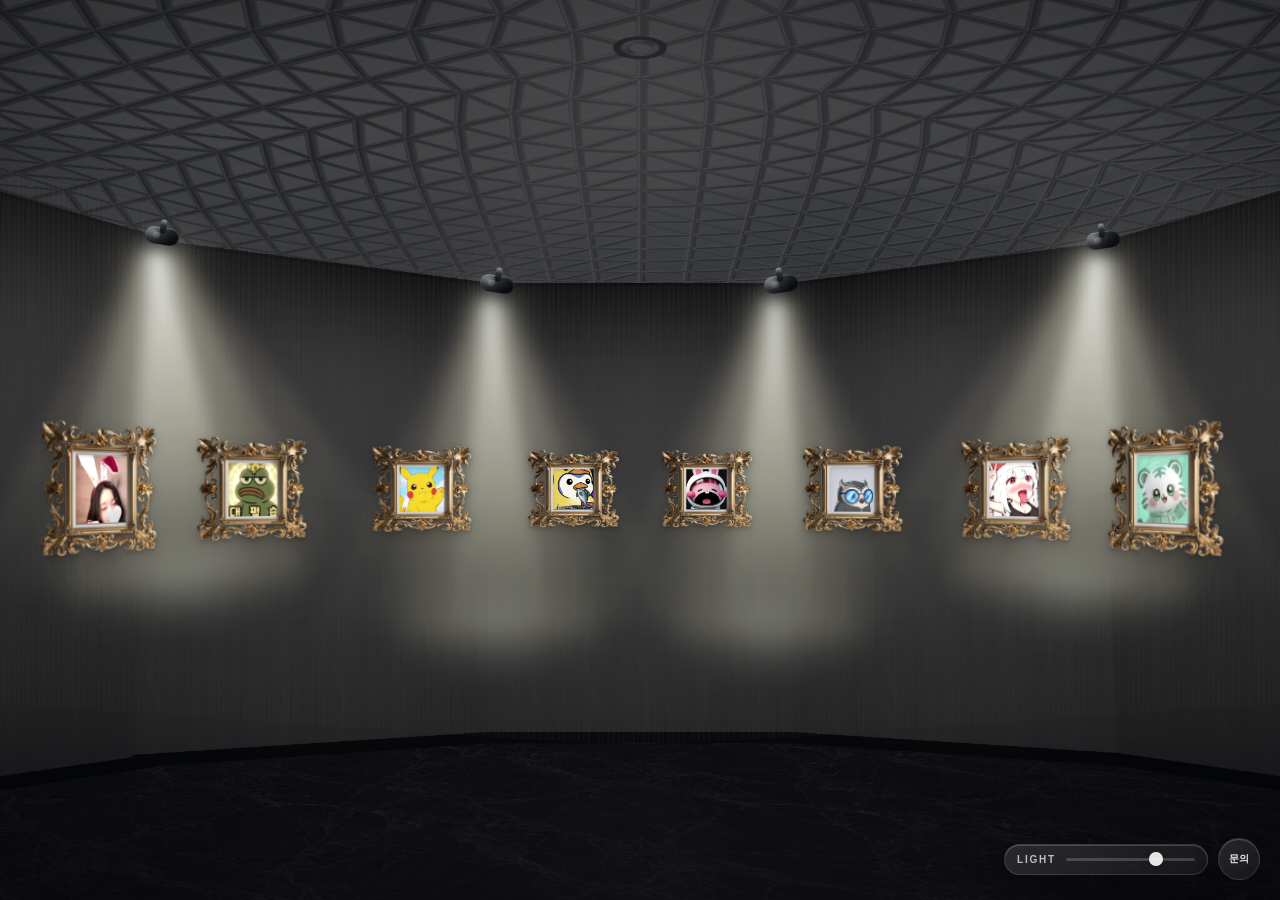
==== commit a73d95d1: "Refine gallery lighting and frame placement" ====
--- a/index.html
+++ b/index.html
@@ -7,7 +7,21 @@
   <meta http-equiv="Cache-Control" content="no-cache, no-store, must-revalidate">
   <meta http-equiv="Pragma" content="no-cache">
   <meta http-equiv="Expires" content="0">
+  <meta name="description" content="액자 속 스티커팩을 둘러보는 Sticker Museum 갤러리입니다.">
+  <meta property="og:type" content="website">
+  <meta property="og:title" content="Sticker Museum">
+  <meta property="og:description" content="액자 속 스티커팩을 둘러보는 Sticker Museum 갤러리입니다.">
+  <meta property="og:image" content="https://sticker-museum.vercel.app/site-thumbnail.jpg?v=20260316d">
+  <meta property="og:image:width" content="1080">
+  <meta property="og:image:height" content="1080">
+  <meta property="og:image:alt" content="Sticker Museum thumbnail">
+  <meta name="twitter:card" content="summary_large_image">
+  <meta name="twitter:title" content="Sticker Museum">
+  <meta name="twitter:description" content="액자 속 스티커팩을 둘러보는 Sticker Museum 갤러리입니다.">
+  <meta name="twitter:image" content="https://sticker-museum.vercel.app/site-thumbnail.jpg?v=20260316d">
   <title>Sticker Museum</title>
+  <link rel="icon" type="image/jpeg" href="./site-thumbnail.jpg?v=20260316d">
+  <link rel="apple-touch-icon" href="./site-thumbnail.jpg?v=20260316d">
   <link rel="preload" href="./gallery_scene_wall_refined4.png?v=20260316b" as="image">
   <link rel="stylesheet" href="./gallery.css?v=20260316b">
 </head>
@@ -37,7 +51,7 @@
         type="range"
         min="0"
         max="100"
-        value="0"
+        value="72"
         step="1"
         aria-label="배경 어둡기"
       >
--- a/gallery.css
+++ b/gallery.css
@@ -3,6 +3,8 @@
   --gallery-scene-scale: 1;
   --gallery-scene-offset-x: 0%;
   --gallery-darkness-level: 0;
+  --spotlight-warm-rgb: 255 236 198;
+  --spotlight-hot-rgb: 255 249 233;
 }
 
 * {
@@ -107,6 +109,7 @@
   inset: 0;
   pointer-events: none;
   z-index: 2;
+  overflow: visible;
 }
 
 .gallery-light-layer::before {
@@ -114,12 +117,71 @@
   position: absolute;
   inset: 0;
   background:
+    radial-gradient(circle at 18% 24%, rgba(255, 246, 224, 0.05), transparent 24%),
+    radial-gradient(circle at 82% 24%, rgba(255, 246, 224, 0.05), transparent 24%),
     radial-gradient(circle at 50% 10%, rgba(255, 252, 240, 0.03), transparent 24%),
     linear-gradient(
       180deg,
       rgba(5, 6, 11, calc(0.24 + var(--gallery-darkness-level) * 0.18)),
       rgba(5, 6, 11, calc(0.42 + var(--gallery-darkness-level) * 0.22))
     );
+}
+
+.gallery-light-map {
+  position: absolute;
+  inset: 0;
+  width: 100%;
+  height: 100%;
+  display: block;
+  pointer-events: none;
+  object-fit: fill;
+  filter: blur(8px) saturate(1.1) brightness(1.04);
+  mix-blend-mode: screen;
+  opacity: 0.94;
+  transform: translateZ(0);
+}
+
+.gallery-light-fixture {
+  position: absolute;
+  width: clamp(34px, 2.35vw, 46px);
+  height: clamp(17px, 1.15vw, 22px);
+  border-radius: 999px;
+  transform: translate(-50%, -50%) rotate(var(--fixture-rotate, 0deg));
+  background:
+    radial-gradient(circle at 24% 34%, rgba(255, 255, 255, 0.28), transparent 26%),
+    linear-gradient(145deg, rgba(138, 144, 154, 0.98), rgba(54, 58, 65, 0.98) 34%, rgba(15, 17, 21, 0.98) 76%, rgba(7, 8, 10, 0.98));
+  box-shadow:
+    inset 0 1px 0 rgba(255, 255, 255, 0.22),
+    inset -10px -6px 12px rgba(0, 0, 0, 0.26),
+    0 8px 14px rgba(0, 0, 0, 0.26);
+  pointer-events: none;
+}
+
+.gallery-light-fixture::before {
+  content: "";
+  position: absolute;
+  left: 50%;
+  top: -50%;
+  width: clamp(6px, 0.44vw, 8px);
+  height: clamp(14px, 0.9vw, 18px);
+  transform: translateX(-50%);
+  border-radius: 999px;
+  background: linear-gradient(180deg, rgba(150, 156, 165, 0.9), rgba(40, 43, 49, 0.96) 42%, rgba(12, 14, 17, 0.98));
+  box-shadow: inset 0 1px 0 rgba(255, 255, 255, 0.18);
+}
+
+.gallery-light-fixture::after {
+  content: "";
+  position: absolute;
+  left: 24%;
+  top: 28%;
+  width: 20%;
+  height: 44%;
+  border-radius: 999px;
+  background: linear-gradient(180deg, rgba(255, 255, 255, 0.24), rgba(255, 236, 198, 0.08));
+  box-shadow:
+    0 0 18px rgba(255, 246, 221, 0.18),
+    0 0 28px rgba(255, 236, 198, 0.08);
 }
 
 .gallery-hit-layer {
@@ -148,8 +210,22 @@
   filter:
     brightness(var(--slot-lightness, 0.78))
     saturate(var(--slot-saturation, 0.94))
-    drop-shadow(0 14px 22px rgba(24, 18, 10, 0.24))
-    drop-shadow(0 4px 10px rgba(24, 18, 10, 0.16));
+    drop-shadow(0 4px 7px rgba(24, 18, 10, 0.16))
+    drop-shadow(0 1px 2px rgba(18, 12, 8, 0.14));
+}
+
+.gallery-hotspot::before {
+  content: "";
+  position: absolute;
+  inset: 10% 14% 9%;
+  border-radius: 18px;
+  background:
+    radial-gradient(ellipse at center, rgba(12, 9, 7, 0.28) 0%, rgba(12, 9, 7, 0.16) 34%, rgba(12, 9, 7, 0.06) 56%, rgba(12, 9, 7, 0) 76%);
+  filter: blur(10px);
+  transform: translateY(6px) scale(0.96);
+  transform-origin: center center;
+  pointer-events: none;
+  z-index: 0;
 }
 
 .gallery-hotspot:focus-visible {
@@ -163,15 +239,21 @@
   filter:
     brightness(var(--slot-lightness-hover, 0.86))
     saturate(var(--slot-saturation-hover, 0.98))
-    drop-shadow(0 18px 26px rgba(24, 18, 10, 0.26))
-    drop-shadow(0 7px 14px rgba(24, 18, 10, 0.18));
+    drop-shadow(0 6px 10px rgba(24, 18, 10, 0.2))
+    drop-shadow(0 2px 4px rgba(18, 12, 8, 0.16));
+}
+
+.gallery-hotspot:hover::before,
+.gallery-hotspot:focus-visible::before {
+  filter: blur(12px);
+  transform: translateY(7px) scale(0.98);
 }
 
 .gallery-hotspot--lit {
-  --slot-lightness: 1.08;
-  --slot-saturation: 1.04;
-  --slot-lightness-hover: 1.12;
-  --slot-saturation-hover: 1.08;
+  --slot-lightness: 1.03;
+  --slot-saturation: 1.01;
+  --slot-lightness-hover: 1.06;
+  --slot-saturation-hover: 1.03;
 }
 
 .gallery-hotspot__art {
@@ -182,7 +264,7 @@
   background: #efebe4;
   box-shadow:
     inset 0 0 0 1px rgba(58, 44, 30, 0.08),
-    inset 0 10px 16px rgba(255, 255, 255, 0.08);
+    inset 0 8px 14px rgba(255, 255, 255, 0.06);
 }
 
 .gallery-hotspot__art-media {
@@ -210,6 +292,9 @@
   user-select: none;
   -webkit-user-drag: none;
   pointer-events: none;
+  filter:
+    drop-shadow(0 1px 1px rgba(0, 0, 0, 0.12))
+    drop-shadow(0 2px 3px rgba(18, 12, 8, 0.08));
 }
 
 .gallery-spotlight {
@@ -217,91 +302,330 @@
   pointer-events: none;
   transform: rotate(var(--spot-rotate, 0deg));
   transform-origin: top center;
-  opacity: 0.96;
+  opacity: 0.98;
+  filter: blur(9px) saturate(1.04) brightness(1.01);
+  --spot-intensity: 1;
+  --spot-haze-width: 94%;
+  --spot-core-width: 36%;
+  --spot-rim-width: 80%;
+  --spot-pool-width: 76%;
+  --spot-pool-lift: -2%;
+  --spot-head-rotate: 0deg;
+  --spot-head-scale: 1;
+  --spot-flare-shift: 0%;
+  --spot-breath-duration: 8.6s;
+  --spot-dust-duration: 15s;
+}
+
+.gallery-spotlight__stem,
+.gallery-spotlight__yoke,
+.gallery-spotlight__head,
+.gallery-spotlight__lens,
+.gallery-spotlight__bloom,
+.gallery-spotlight__beam-haze,
+.gallery-spotlight__beam-core,
+.gallery-spotlight__beam-rim,
+.gallery-spotlight__beam-dust,
+.gallery-spotlight__pool,
+.gallery-spotlight__reflect {
+  position: absolute;
+  left: 50%;
+  transform: translateX(-50%);
 }
 
 .gallery-spotlight__stem {
-  display: none;
-}
-
-.gallery-spotlight__head {
-  position: absolute;
-  left: calc(50% + var(--spot-fixture-shift, 0%));
-  top: 0;
-  width: 30px;
-  height: 15px;
-  transform: translateX(-50%);
-  border-radius: 999px;
-  background:
-    radial-gradient(circle at 35% 35%, rgba(255, 255, 255, 0.58), transparent 38%),
-    linear-gradient(180deg, rgba(50, 54, 60, 0.98), rgba(16, 18, 22, 0.98));
+  top: -1.6%;
+  width: clamp(6px, 0.45vw, 8px);
+  height: 14%;
+  border-radius: 999px;
+  background: linear-gradient(180deg, rgba(148, 154, 163, 0.92), rgba(42, 46, 52, 0.96) 38%, rgba(9, 11, 14, 0.98));
   box-shadow:
     inset 0 1px 0 rgba(255, 255, 255, 0.24),
-    0 4px 12px rgba(0, 0, 0, 0.24);
+    0 6px 12px rgba(0, 0, 0, 0.3);
+}
+
+.gallery-spotlight__stem::after {
+  content: "";
+  position: absolute;
+  left: 50%;
+  bottom: -9%;
+  width: clamp(16px, 1vw, 20px);
+  height: clamp(6px, 0.42vw, 8px);
+  transform: translateX(-50%);
+  border-radius: 999px;
+  background: linear-gradient(180deg, rgba(134, 139, 148, 0.82), rgba(32, 35, 40, 0.94));
+  box-shadow: 0 2px 6px rgba(0, 0, 0, 0.24);
+}
+
+.gallery-spotlight__yoke {
+  top: 5.8%;
+  width: clamp(36px, 2.7vw, 48px);
+  height: clamp(16px, 1.15vw, 22px);
+  border-width: 0 2px 2px;
+  border-style: solid;
+  border-color: rgba(135, 142, 150, 0.54) rgba(58, 62, 68, 0.78) rgba(16, 18, 22, 0.88);
+  border-radius: 0 0 18px 18px;
+  transform: translateX(-50%) rotate(var(--spot-head-rotate));
+  background: linear-gradient(180deg, rgba(255, 255, 255, 0.06), rgba(18, 20, 24, 0.18));
+  box-shadow:
+    inset 0 1px 0 rgba(255, 255, 255, 0.12),
+    0 6px 10px rgba(0, 0, 0, 0.22);
+}
+
+.gallery-spotlight__head {
+  top: 7.4%;
+  width: clamp(40px, 3.4vw, 58px);
+  height: clamp(18px, 1.7vw, 28px);
+  transform: translateX(-50%) rotate(var(--spot-head-rotate)) scale(var(--spot-head-scale));
+  border-radius: 999px;
+  background:
+    radial-gradient(circle at 24% 28%, rgba(255, 255, 255, 0.34), transparent 22%),
+    linear-gradient(140deg, rgba(126, 132, 142, 0.96), rgba(56, 61, 69, 0.98) 32%, rgba(18, 20, 24, 0.98) 74%, rgba(7, 8, 10, 0.98));
+  box-shadow:
+    inset 0 1px 0 rgba(255, 255, 255, 0.28),
+    inset -12px -8px 14px rgba(0, 0, 0, 0.3),
+    0 10px 18px rgba(0, 0, 0, 0.34);
 }
 
 .gallery-spotlight__head::before {
   content: "";
   position: absolute;
-  left: 50%;
-  top: -4px;
-  width: 14px;
-  height: 5px;
-  transform: translateX(-50%);
-  border-radius: 999px;
-  background: linear-gradient(180deg, rgba(88, 92, 98, 0.98), rgba(28, 30, 34, 0.9));
-}
-
-.gallery-spotlight__beam-soft,
-.gallery-spotlight__beam {
-  position: absolute;
-  left: 50%;
-  transform: translateX(-50%);
+  inset: 18% 10% auto auto;
+  width: 42%;
+  height: 64%;
+  border-radius: 999px;
+  background:
+    repeating-linear-gradient(
+      90deg,
+      rgba(255, 255, 255, 0.12) 0 2px,
+      rgba(0, 0, 0, 0.08) 2px 4px
+    ),
+    linear-gradient(180deg, rgba(58, 62, 68, 0.82), rgba(18, 20, 24, 0.88));
+  opacity: 0.74;
+}
+
+.gallery-spotlight__head::after {
+  content: "";
+  position: absolute;
+  left: 10%;
+  top: 22%;
+  width: 24%;
+  height: 56%;
+  border-radius: 999px;
+  background: linear-gradient(180deg, rgba(255, 255, 255, 0.22), rgba(24, 26, 30, 0.12));
+  opacity: 0.72;
+}
+
+.gallery-spotlight__lens {
+  top: 10.6%;
+  width: clamp(16px, 1.18vw, 20px);
+  height: clamp(8px, 0.58vw, 11px);
+  transform: translateX(calc(-50% + var(--spot-flare-shift)));
+  border-radius: 999px;
+  background:
+    radial-gradient(circle at 50% 34%, rgba(255, 255, 255, 0.88), rgba(255, 236, 191, 0.82) 34%, rgba(86, 104, 122, 0.6) 68%, rgba(6, 7, 10, 0.94) 100%);
+  box-shadow:
+    0 0 18px rgba(255, 248, 225, 0.32),
+    0 0 30px rgba(255, 232, 183, 0.12);
+  mix-blend-mode: screen;
+}
+
+.gallery-spotlight__bloom {
+  top: 8.4%;
+  width: clamp(38px, 3vw, 54px);
+  height: clamp(18px, 1.4vw, 24px);
+  transform: translateX(calc(-50% + var(--spot-flare-shift)));
+  border-radius: 50%;
+  background: radial-gradient(ellipse at center, rgba(255, 249, 233, 0.42), rgba(255, 236, 198, 0.18) 44%, rgba(255, 236, 198, 0) 74%);
+  filter: blur(8px);
+  mix-blend-mode: screen;
+  opacity: calc(0.88 * var(--spot-intensity));
+}
+
+.gallery-spotlight__beam-haze,
+.gallery-spotlight__beam-core,
+.gallery-spotlight__beam-rim,
+.gallery-spotlight__beam-dust,
+.gallery-spotlight__pool,
+.gallery-spotlight__reflect {
   transform-origin: top center;
   mix-blend-mode: screen;
-}
-
-.gallery-spotlight__beam-soft {
-  top: 7%;
-  width: 94%;
+  overflow: visible;
+  isolation: isolate;
+}
+
+.gallery-spotlight__beam-haze {
+  top: 12%;
+  width: var(--spot-haze-width);
   height: 92%;
-  clip-path: polygon(48% 0%, 52% 0%, 100% 100%, 0% 100%);
-  background: linear-gradient(
-    180deg,
-    rgba(255, 249, 224, 0.28) 0%,
-    rgba(255, 244, 210, 0.16) 26%,
-    rgba(255, 240, 204, 0.08) 62%,
-    rgba(255, 236, 196, 0) 100%
-  );
-  filter: blur(22px);
-}
-
-.gallery-spotlight__beam {
-  top: 9%;
-  width: 76%;
+  clip-path: polygon(45% 0%, 55% 0%, 100% 100%, 0% 100%);
+  background:
+    linear-gradient(90deg, rgba(255, 236, 198, 0) 0%, rgba(255, 236, 198, 0.08) 18%, rgba(255, 236, 198, 0.18) 50%, rgba(255, 236, 198, 0.08) 82%, rgba(255, 236, 198, 0) 100%),
+    radial-gradient(ellipse at 50% 8%, rgba(255, 249, 233, 0.22), rgba(255, 249, 233, 0.08) 24%, rgba(255, 249, 233, 0) 52%),
+    radial-gradient(ellipse at center, rgba(255, 240, 206, 0.2) 0%, rgba(255, 236, 198, 0.14) 32%, rgba(255, 236, 198, 0.06) 58%, rgba(255, 236, 198, 0) 82%),
+    linear-gradient(180deg, rgba(255, 236, 198, 0.2) 0%, rgba(255, 236, 198, 0.13) 26%, rgba(255, 236, 198, 0.06) 56%, rgba(255, 236, 198, 0) 100%);
+  filter: blur(54px);
+  opacity: calc(0.56 * var(--spot-intensity));
+  -webkit-mask-image: radial-gradient(ellipse 96% 100% at 50% 0%, rgba(0, 0, 0, 0.96) 0%, rgba(0, 0, 0, 0.84) 18%, rgba(0, 0, 0, 0.58) 44%, rgba(0, 0, 0, 0.2) 74%, transparent 100%);
+  mask-image: radial-gradient(ellipse 96% 100% at 50% 0%, rgba(0, 0, 0, 0.96) 0%, rgba(0, 0, 0, 0.84) 18%, rgba(0, 0, 0, 0.58) 44%, rgba(0, 0, 0, 0.2) 74%, transparent 100%);
+  animation: galleryBeamBreath var(--spot-breath-duration) ease-in-out infinite;
+}
+
+.gallery-spotlight__beam-haze::before {
+  content: "";
+  position: absolute;
+  inset: -8% -24% 6%;
+  background:
+    linear-gradient(90deg, rgba(255, 236, 198, 0) 0%, rgba(255, 241, 209, 0.16) 22%, rgba(255, 243, 213, 0.26) 50%, rgba(255, 241, 209, 0.16) 78%, rgba(255, 236, 198, 0) 100%),
+    linear-gradient(180deg, rgba(255, 243, 213, 0.16) 0%, rgba(255, 236, 198, 0.08) 46%, rgba(255, 236, 198, 0) 100%);
+  filter: blur(40px);
+  opacity: 0.7;
+}
+
+.gallery-spotlight__beam-haze::after {
+  content: "";
+  position: absolute;
+  inset: -2% -16% 6%;
+  background: radial-gradient(ellipse at center, rgba(255, 246, 221, 0.24), rgba(255, 236, 198, 0.08) 46%, rgba(255, 236, 198, 0) 76%);
+  filter: blur(34px);
+  opacity: 0.7;
+}
+
+.gallery-spotlight__beam-core {
+  top: 14%;
+  width: var(--spot-core-width);
   height: 86%;
-  clip-path: polygon(49% 0%, 51% 0%, 84% 100%, 16% 100%);
-  background: linear-gradient(
-    180deg,
-    rgba(255, 248, 224, 0.54) 0%,
-    rgba(255, 245, 214, 0.26) 22%,
-    rgba(255, 240, 206, 0.14) 56%,
-    rgba(255, 236, 196, 0) 100%
-  );
-  filter: blur(10px);
+  clip-path: polygon(44.8% 0%, 55.2% 0%, 81% 100%, 19% 100%);
+  background:
+    linear-gradient(90deg, rgba(255, 249, 233, 0) 0%, rgba(255, 249, 233, 0.18) 20%, rgba(255, 249, 233, 0.34) 50%, rgba(255, 249, 233, 0.18) 80%, rgba(255, 249, 233, 0) 100%),
+    radial-gradient(ellipse at 50% 0%, rgba(255, 255, 255, 0.34), rgba(255, 255, 255, 0.1) 28%, rgba(255, 255, 255, 0) 64%),
+    radial-gradient(ellipse at center, rgba(255, 248, 226, 0.42) 0%, rgba(255, 242, 214, 0.28) 34%, rgba(255, 236, 198, 0.12) 58%, rgba(255, 236, 198, 0) 78%),
+    linear-gradient(180deg, rgba(255, 249, 233, 0.48) 0%, rgba(255, 243, 213, 0.24) 24%, rgba(255, 236, 198, 0.09) 62%, rgba(255, 236, 198, 0) 100%);
+  filter: blur(34px);
+  opacity: calc(0.62 * var(--spot-intensity));
+  -webkit-mask-image: radial-gradient(ellipse 122% 100% at 50% 0%, rgba(0, 0, 0, 0.92) 0%, rgba(0, 0, 0, 0.76) 24%, rgba(0, 0, 0, 0.44) 52%, rgba(0, 0, 0, 0.12) 82%, transparent 100%);
+  mask-image: radial-gradient(ellipse 122% 100% at 50% 0%, rgba(0, 0, 0, 0.92) 0%, rgba(0, 0, 0, 0.76) 24%, rgba(0, 0, 0, 0.44) 52%, rgba(0, 0, 0, 0.12) 82%, transparent 100%);
+  animation: galleryBeamBreath calc(var(--spot-breath-duration) - 1.3s) ease-in-out infinite reverse;
+}
+
+.gallery-spotlight__beam-core::before {
+  content: "";
+  position: absolute;
+  inset: -10% -42% 4%;
+  background:
+    linear-gradient(90deg, rgba(255, 249, 233, 0) 0%, rgba(255, 249, 233, 0.22) 20%, rgba(255, 252, 241, 0.42) 50%, rgba(255, 249, 233, 0.22) 80%, rgba(255, 249, 233, 0) 100%),
+    linear-gradient(180deg, rgba(255, 252, 241, 0.24) 0%, rgba(255, 241, 209, 0.12) 40%, rgba(255, 236, 198, 0) 100%);
+  filter: blur(52px);
+  opacity: 0.78;
+}
+
+.gallery-spotlight__beam-core::after {
+  content: "";
+  position: absolute;
+  inset: -10% -38% 6%;
+  background: radial-gradient(ellipse at center, rgba(255, 250, 236, 0.34), rgba(255, 240, 206, 0.12) 42%, rgba(255, 236, 198, 0) 74%);
+  filter: blur(44px);
+  opacity: 0.5;
+}
+
+.gallery-spotlight__beam-rim {
+  top: 14%;
+  width: var(--spot-rim-width);
+  height: 86%;
+  clip-path: polygon(44% 0%, 56% 0%, 96% 100%, 4% 100%);
+  background:
+    radial-gradient(ellipse at center, rgba(255, 246, 221, 0.14) 0%, rgba(255, 240, 206, 0.08) 38%, rgba(255, 240, 206, 0) 72%),
+    linear-gradient(90deg, rgba(255, 249, 233, 0) 0%, rgba(255, 249, 233, 0.14) 20%, rgba(255, 249, 233, 0.03) 34%, rgba(255, 249, 233, 0.03) 66%, rgba(255, 249, 233, 0.14) 80%, rgba(255, 249, 233, 0) 100%),
+    linear-gradient(180deg, rgba(255, 249, 233, 0.12) 0%, rgba(255, 249, 233, 0.04) 36%, rgba(255, 249, 233, 0) 86%);
+  filter: blur(28px);
+  opacity: calc(0.32 * var(--spot-intensity));
+  -webkit-mask-image: radial-gradient(ellipse 118% 100% at 50% 0%, rgba(0, 0, 0, 0.82) 0%, rgba(0, 0, 0, 0.58) 28%, rgba(0, 0, 0, 0.28) 56%, rgba(0, 0, 0, 0.08) 80%, transparent 100%);
+  mask-image: radial-gradient(ellipse 118% 100% at 50% 0%, rgba(0, 0, 0, 0.82) 0%, rgba(0, 0, 0, 0.58) 28%, rgba(0, 0, 0, 0.28) 56%, rgba(0, 0, 0, 0.08) 80%, transparent 100%);
+}
+
+.gallery-spotlight__beam-rim::before {
+  content: "";
+  position: absolute;
+  inset: -8% -18% 10%;
+  background: linear-gradient(90deg, rgba(255, 241, 209, 0) 0%, rgba(255, 241, 209, 0.12) 20%, rgba(255, 241, 209, 0.2) 50%, rgba(255, 241, 209, 0.12) 80%, rgba(255, 241, 209, 0) 100%);
+  filter: blur(34px);
+  opacity: 0.66;
+}
+
+.gallery-spotlight__beam-dust {
+  top: 17%;
+  width: calc(var(--spot-haze-width) - 6%);
+  height: 72%;
+  clip-path: polygon(46% 0%, 54% 0%, 92% 100%, 8% 100%);
+  background:
+    radial-gradient(circle at 18% 16%, rgba(255, 249, 233, 0.24) 0, rgba(255, 249, 233, 0.24) 1px, rgba(255, 249, 233, 0) 3px),
+    radial-gradient(circle at 67% 28%, rgba(255, 249, 233, 0.18) 0, rgba(255, 249, 233, 0.18) 1px, rgba(255, 249, 233, 0) 3px),
+    radial-gradient(circle at 34% 44%, rgba(255, 236, 198, 0.2) 0, rgba(255, 236, 198, 0.2) 1px, rgba(255, 236, 198, 0) 4px),
+    radial-gradient(circle at 58% 56%, rgba(255, 249, 233, 0.16) 0, rgba(255, 249, 233, 0.16) 1px, rgba(255, 249, 233, 0) 4px),
+    radial-gradient(circle at 44% 74%, rgba(255, 236, 198, 0.18) 0, rgba(255, 236, 198, 0.18) 1px, rgba(255, 236, 198, 0) 4px),
+    radial-gradient(circle at 78% 68%, rgba(255, 249, 233, 0.15) 0, rgba(255, 249, 233, 0.15) 1px, rgba(255, 249, 233, 0) 4px);
+  filter: blur(1.5px);
+  opacity: calc(0.24 * var(--spot-intensity));
+  animation: galleryDustFloat var(--spot-dust-duration) linear infinite alternate;
 }
 
 .gallery-spotlight__pool {
-  position: absolute;
-  left: 50%;
-  bottom: -2%;
-  width: 70%;
-  height: 22%;
-  transform: translateX(-50%);
+  bottom: var(--spot-pool-lift);
+  width: var(--spot-pool-width);
+  height: 26%;
   border-radius: 50%;
-  background: radial-gradient(circle at center, rgba(255, 243, 208, 0.32), rgba(255, 237, 192, 0.12) 42%, rgba(255, 236, 196, 0) 74%);
-  filter: blur(16px);
-  mix-blend-mode: screen;
+  background:
+    radial-gradient(ellipse at center, rgba(255, 249, 233, 0.26) 0%, rgba(255, 241, 209, 0.16) 24%, rgba(255, 236, 198, 0.08) 46%, rgba(255, 236, 198, 0) 76%),
+    radial-gradient(ellipse at 50% 58%, rgba(255, 231, 175, 0.2) 0%, rgba(255, 231, 175, 0.08) 28%, rgba(255, 231, 175, 0) 54%);
+  filter: blur(28px);
+  opacity: calc(0.84 * var(--spot-intensity));
+}
+
+.gallery-spotlight__pool::before {
+  content: "";
+  position: absolute;
+  inset: 20% 28% 34%;
+  border-radius: 50%;
+  background: radial-gradient(circle at center, rgba(255, 252, 241, 0.62), rgba(255, 246, 221, 0.12) 54%, rgba(255, 246, 221, 0) 72%);
+  filter: blur(8px);
+}
+
+.gallery-spotlight__reflect {
+  top: 58%;
+  width: calc(var(--spot-pool-width) + 10%);
+  height: 38%;
+  background:
+    linear-gradient(180deg, rgba(255, 249, 233, 0) 0%, rgba(255, 249, 233, 0.05) 42%, rgba(255, 236, 198, 0.1) 74%, rgba(255, 236, 198, 0) 100%),
+    radial-gradient(ellipse at 50% 84%, rgba(255, 249, 233, 0.14) 0%, rgba(255, 236, 198, 0.04) 28%, rgba(255, 236, 198, 0) 62%);
+  filter: blur(30px);
+  opacity: calc(0.58 * var(--spot-intensity));
+}
+
+@keyframes galleryBeamBreath {
+  0%,
+  100% {
+    opacity: calc(0.8 * var(--spot-intensity));
+    transform: translateX(-50%) scaleX(0.985) scaleY(1);
+  }
+
+  50% {
+    opacity: calc(0.92 * var(--spot-intensity));
+    transform: translateX(-50%) scaleX(1.02) scaleY(1.02);
+  }
+}
+
+@keyframes galleryDustFloat {
+  0% {
+    transform: translateX(-50%) translateY(0) scale(1);
+  }
+
+  50% {
+    transform: translateX(-49.5%) translateY(-1.4%) scale(1.02);
+  }
+
+  100% {
+    transform: translateX(-50.5%) translateY(1%) scale(0.99);
+  }
 }
 
 .gallery-controls {
@@ -413,6 +737,19 @@
     transform: perspective(900px) rotateY(var(--slot-tilt-y, 0deg)) rotateZ(var(--slot-tilt-z, 0deg)) translateY(-2px) scale(var(--slot-scale, 1));
   }
 
+  .gallery-spotlight {
+    opacity: 0.92;
+    filter: blur(7px) saturate(1.03) brightness(1.01);
+  }
+
+  .gallery-light-map {
+    inset: 0;
+    width: 100%;
+    height: 100%;
+    filter: blur(6px) saturate(1.06) brightness(1.03);
+    opacity: 0.9;
+  }
+
   .gallery-controls {
     right: 14px;
     bottom: 14px;
@@ -424,3 +761,11 @@
     padding: 8px 10px;
   }
 }
+
+@media (prefers-reduced-motion: reduce) {
+  .gallery-spotlight__beam-haze,
+  .gallery-spotlight__beam-core,
+  .gallery-spotlight__beam-dust {
+    animation: none;
+  }
+}
